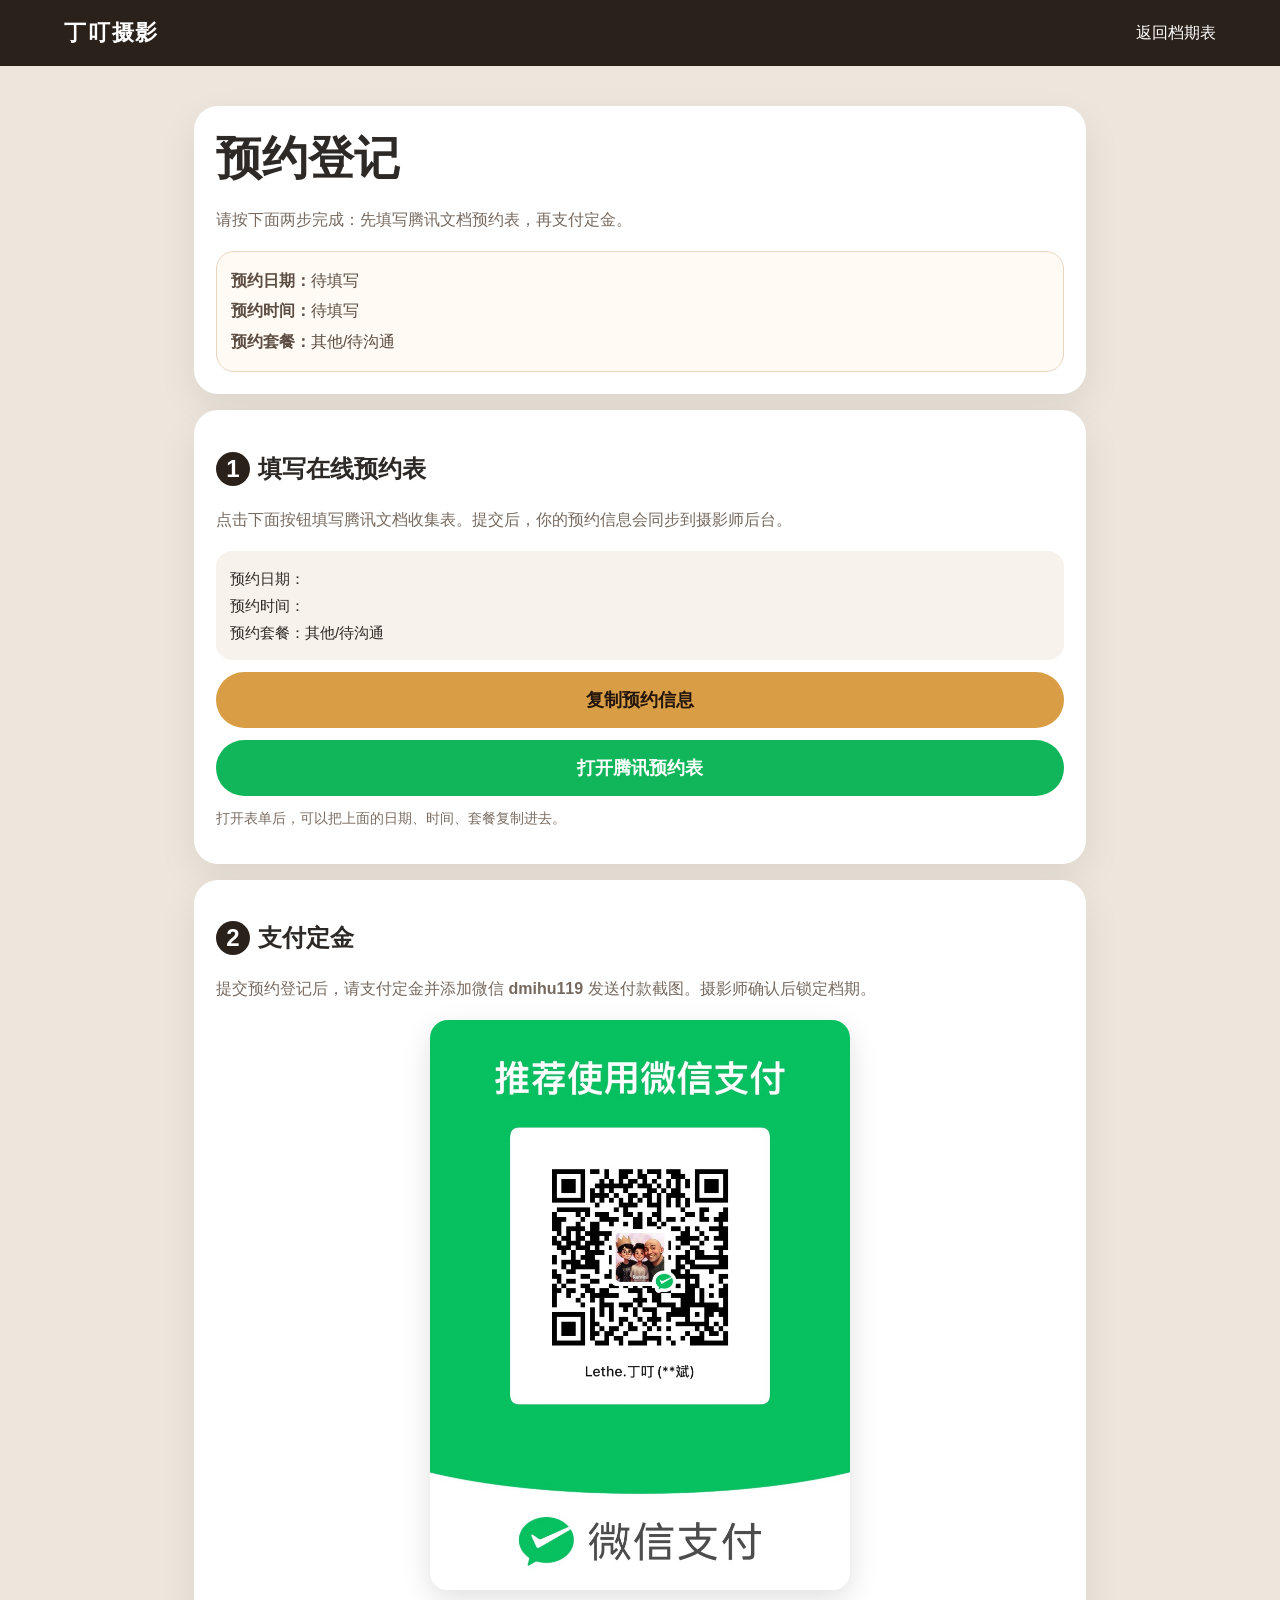
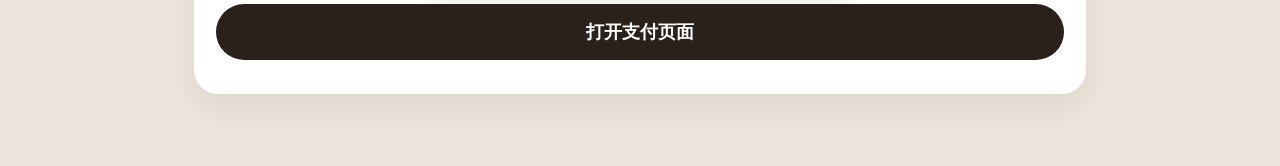
==== booking_submit.html @ 700534ab "Add files via upload" ====
<!DOCTYPE html>
<html lang="zh-CN">
<head>
  <meta charset="UTF-8" />
  <meta name="viewport" content="width=device-width, initial-scale=1.0" />
  <title>提交预约与支付定金 - 丁叮摄影</title>
  <style>
    *{box-sizing:border-box}body{margin:0;font-family:-apple-system,BlinkMacSystemFont,"PingFang SC","Microsoft YaHei",Arial,sans-serif;background:#eee6dc;color:#2d2926}.top{background:#2b211b;color:#fff;padding:18px 5vw;display:flex;justify-content:space-between;align-items:center}.top a{color:#fff;text-decoration:none}.brand{font-size:22px;font-weight:800;letter-spacing:.08em}.wrap{max-width:920px;margin:auto;padding:24px 14px 56px}.card{background:#fff;border-radius:24px;padding:22px;margin:16px 0;box-shadow:0 14px 38px rgba(0,0,0,.08)}h1{font-size:clamp(28px,6vw,46px);margin:0 0 8px}.step{display:inline-flex;align-items:center;justify-content:center;width:34px;height:34px;border-radius:50%;background:#2b211b;color:#fff;font-weight:800;margin-right:8px}.info{background:#fffaf3;border:1px solid #ead6be;border-radius:18px;padding:14px;line-height:1.9;color:#5c4d42}.btn{display:flex;align-items:center;justify-content:center;text-align:center;width:100%;border:0;border-radius:999px;padding:16px 20px;margin:12px 0;background:#2b211b;color:#fff;text-decoration:none;font-size:18px;font-weight:800}.btn.green{background:#12b65a}.btn.gold{background:#d99d45;color:#24160d}.qr{max-width:420px;width:100%;display:block;margin:14px auto;border-radius:18px;box-shadow:0 10px 30px rgba(0,0,0,.12)}.muted{color:#76695f;line-height:1.8}.copy{white-space:pre-wrap;background:#f7f2ec;border-radius:16px;padding:14px;line-height:1.8;font-size:15px}.small{font-size:14px;color:#7b6d63} @media(max-width:640px){.top{padding:14px 16px}.wrap{padding:16px 10px 42px}.card{padding:18px 14px;border-radius:20px}.btn{font-size:16px}}
  </style>
</head>
<body>
  <header class="top"><div class="brand">丁叮摄影</div><a href="photography_schedule.html">返回档期表</a></header>
  <main class="wrap">
    <section class="card">
      <h1>预约登记</h1>
      <p class="muted">请按下面两步完成：先填写腾讯文档预约表，再支付定金。</p>
      <div class="info" id="summary"></div>
    </section>
    <section class="card">
      <h2><span class="step">1</span>填写在线预约表</h2>
      <p class="muted">点击下面按钮填写腾讯文档收集表。提交后，你的预约信息会同步到摄影师后台。</p>
      <div class="copy" id="copyText"></div>
      <button class="btn gold" onclick="copyInfo()">复制预约信息</button>
      <a class="btn green" id="formLink" target="_blank" rel="noopener">打开腾讯预约表</a>
      <p class="small">打开表单后，可以把上面的日期、时间、套餐复制进去。</p>
    </section>
    <section class="card">
      <h2><span class="step">2</span>支付定金</h2>
      <p class="muted">提交预约登记后，请支付定金并添加微信 <b>dmihu119</b> 发送付款截图。摄影师确认后锁定档期。</p>
      <img class="qr" src="images/wechat-pay-deposit.jpg" alt="微信支付定金二维码">
      <a class="btn" href="deposit_payment.html">打开支付页面</a>
    </section>
  </main>
<script>
  const FORM='https://docs.qq.com/form/page/DSHhLT3RVbmNIRFNm';
  const p=new URLSearchParams(location.search);
  const date=p.get('date')||'';
  const time=p.get('time')||'';
  const pkg=p.get('package')||'其他/待沟通';
  const text=`预约日期：${date}\n预约时间：${time}\n预约套餐：${pkg}`;
  document.getElementById('summary').innerHTML=`<b>预约日期：</b>${date||'待填写'}<br><b>预约时间：</b>${time||'待填写'}<br><b>预约套餐：</b>${pkg}`;
  document.getElementById('copyText').textContent=text;
  document.getElementById('formLink').href=FORM;
  function copyInfo(){navigator.clipboard&&navigator.clipboard.writeText(text).then(()=>alert('已复制预约信息，请粘贴到腾讯预约表里。')).catch(()=>alert(text));}
</script>
</body>
</html>
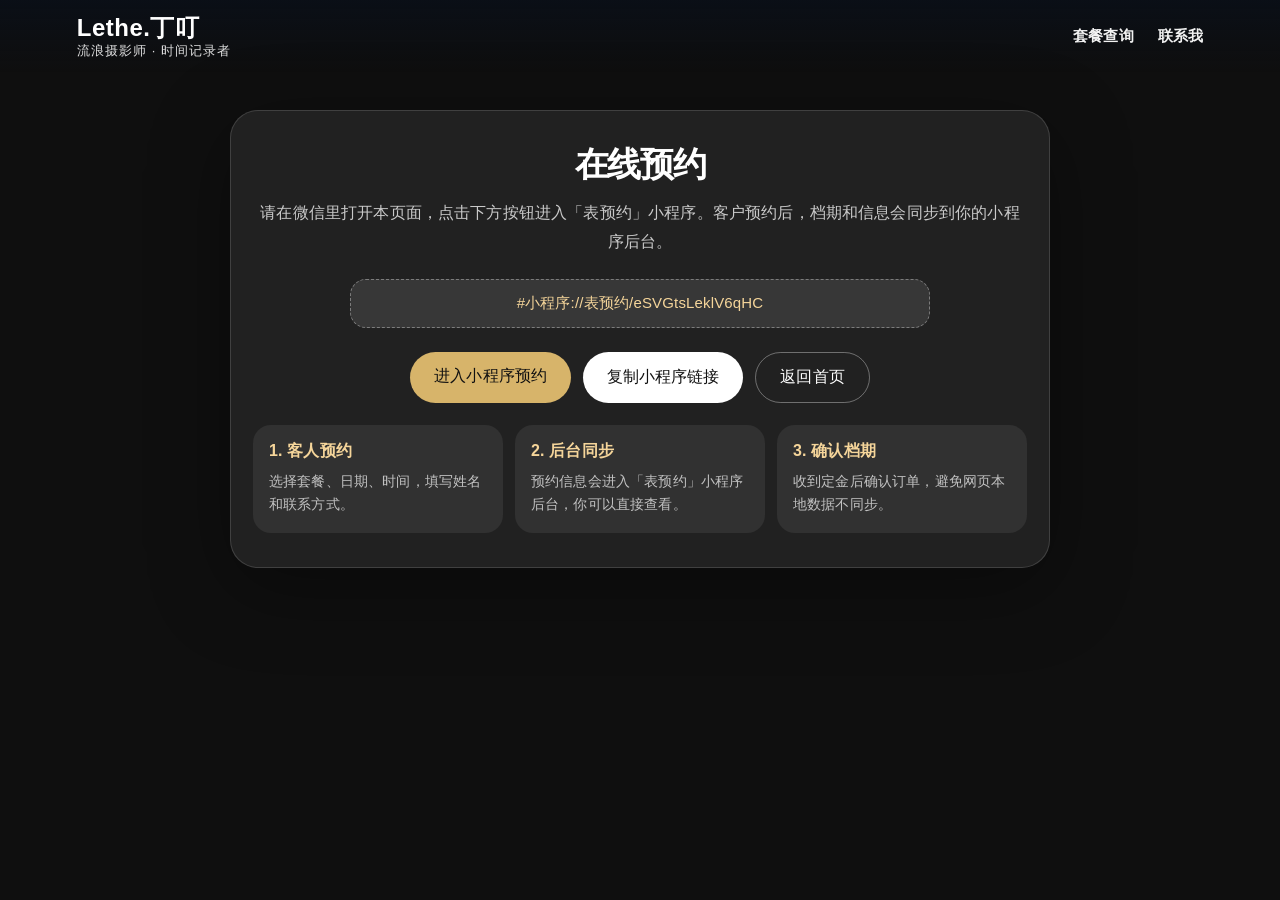
==== commit 988dbc1c: "Add files via upload" ====
--- a/booking_submit.html
+++ b/booking_submit.html
@@ -1,47 +1 @@
-<!DOCTYPE html>
-<html lang="zh-CN">
-<head>
-  <meta charset="UTF-8" />
-  <meta name="viewport" content="width=device-width, initial-scale=1.0" />
-  <title>提交预约与支付定金 - 丁叮摄影</title>
-  <style>
-    *{box-sizing:border-box}body{margin:0;font-family:-apple-system,BlinkMacSystemFont,"PingFang SC","Microsoft YaHei",Arial,sans-serif;background:#eee6dc;color:#2d2926}.top{background:#2b211b;color:#fff;padding:18px 5vw;display:flex;justify-content:space-between;align-items:center}.top a{color:#fff;text-decoration:none}.brand{font-size:22px;font-weight:800;letter-spacing:.08em}.wrap{max-width:920px;margin:auto;padding:24px 14px 56px}.card{background:#fff;border-radius:24px;padding:22px;margin:16px 0;box-shadow:0 14px 38px rgba(0,0,0,.08)}h1{font-size:clamp(28px,6vw,46px);margin:0 0 8px}.step{display:inline-flex;align-items:center;justify-content:center;width:34px;height:34px;border-radius:50%;background:#2b211b;color:#fff;font-weight:800;margin-right:8px}.info{background:#fffaf3;border:1px solid #ead6be;border-radius:18px;padding:14px;line-height:1.9;color:#5c4d42}.btn{display:flex;align-items:center;justify-content:center;text-align:center;width:100%;border:0;border-radius:999px;padding:16px 20px;margin:12px 0;background:#2b211b;color:#fff;text-decoration:none;font-size:18px;font-weight:800}.btn.green{background:#12b65a}.btn.gold{background:#d99d45;color:#24160d}.qr{max-width:420px;width:100%;display:block;margin:14px auto;border-radius:18px;box-shadow:0 10px 30px rgba(0,0,0,.12)}.muted{color:#76695f;line-height:1.8}.copy{white-space:pre-wrap;background:#f7f2ec;border-radius:16px;padding:14px;line-height:1.8;font-size:15px}.small{font-size:14px;color:#7b6d63} @media(max-width:640px){.top{padding:14px 16px}.wrap{padding:16px 10px 42px}.card{padding:18px 14px;border-radius:20px}.btn{font-size:16px}}
-  </style>
-</head>
-<body>
-  <header class="top"><div class="brand">丁叮摄影</div><a href="photography_schedule.html">返回档期表</a></header>
-  <main class="wrap">
-    <section class="card">
-      <h1>预约登记</h1>
-      <p class="muted">请按下面两步完成：先填写腾讯文档预约表，再支付定金。</p>
-      <div class="info" id="summary"></div>
-    </section>
-    <section class="card">
-      <h2><span class="step">1</span>填写在线预约表</h2>
-      <p class="muted">点击下面按钮填写腾讯文档收集表。提交后，你的预约信息会同步到摄影师后台。</p>
-      <div class="copy" id="copyText"></div>
-      <button class="btn gold" onclick="copyInfo()">复制预约信息</button>
-      <a class="btn green" id="formLink" target="_blank" rel="noopener">打开腾讯预约表</a>
-      <p class="small">打开表单后，可以把上面的日期、时间、套餐复制进去。</p>
-    </section>
-    <section class="card">
-      <h2><span class="step">2</span>支付定金</h2>
-      <p class="muted">提交预约登记后，请支付定金并添加微信 <b>dmihu119</b> 发送付款截图。摄影师确认后锁定档期。</p>
-      <img class="qr" src="images/wechat-pay-deposit.jpg" alt="微信支付定金二维码">
-      <a class="btn" href="deposit_payment.html">打开支付页面</a>
-    </section>
-  </main>
-<script>
-  const FORM='https://docs.qq.com/form/page/DSHhLT3RVbmNIRFNm';
-  const p=new URLSearchParams(location.search);
-  const date=p.get('date')||'';
-  const time=p.get('time')||'';
-  const pkg=p.get('package')||'其他/待沟通';
-  const text=`预约日期：${date}\n预约时间：${time}\n预约套餐：${pkg}`;
-  document.getElementById('summary').innerHTML=`<b>预约日期：</b>${date||'待填写'}<br><b>预约时间：</b>${time||'待填写'}<br><b>预约套餐：</b>${pkg}`;
-  document.getElementById('copyText').textContent=text;
-  document.getElementById('formLink').href=FORM;
-  function copyInfo(){navigator.clipboard&&navigator.clipboard.writeText(text).then(()=>alert('已复制预约信息，请粘贴到腾讯预约表里。')).catch(()=>alert(text));}
-</script>
-</body>
-</html>
+<!doctype html><html lang="zh-CN"><head><meta charset="utf-8"><meta name="viewport" content="width=device-width, initial-scale=1"><meta http-equiv="refresh" content="0;url=booking.html"><title>跳转在线预约</title></head><body><p>正在跳转到在线预约… <a href="booking.html">点击这里</a></p></body></html>
